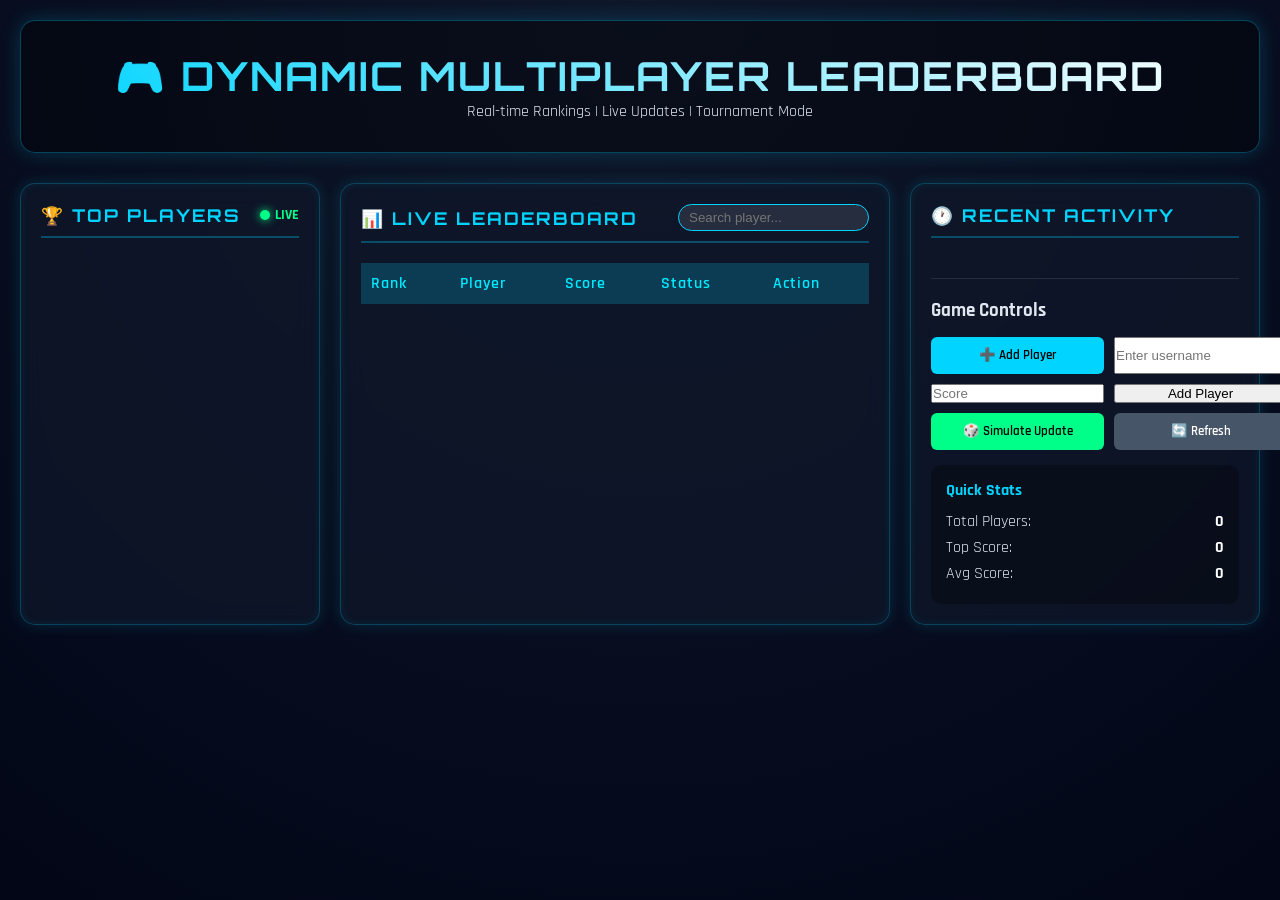
==== frontend/index.html @ a07a5b15 "Initial commit" ====
<!DOCTYPE html>
<html lang="en">
<head>
    <meta charset="UTF-8">
    <meta name="viewport" content="width=device-width, initial-scale=1.0">
    <title>Multiplayer Game Leaderboard</title>
    <link rel="stylesheet" href="style.css">
    <link href="https://fonts.googleapis.com/css2?family=Orbitron:wght@400;600&family=Rajdhani:wght@400;600&display=swap" rel="stylesheet">

</head>
<body>
    <div class="game-container">
        <header>
            <h1>🎮 DYNAMIC MULTIPLAYER LEADERBOARD</h1>
            <p>Real-time Rankings | Live Updates | Tournament Mode</p>
        </header>

        <div class="main-dashboard">
            <!-- Left Panel: Top Players -->
            <div class="panel top-players-panel">
                <div class="panel-header">
                    <h2>🏆 TOP PLAYERS</h2>
                    <div class="live-indicator">
                        <span class="dot"></span>
                        LIVE
                    </div>
                </div>
                <div class="player-list" id="top-players">
                    <!-- Populated by JavaScript -->
                </div>
            </div>

            <!-- Center Panel: Main Leaderboard -->
            <div class="panel leaderboard-panel">
                <div class="panel-header">
                    <h2>📊 LIVE LEADERBOARD</h2>
                    <div class="search-box">
                        <input type="text" id="search-player" placeholder="Search player...">
                    </div>
                </div>
                <div class="leaderboard-table">
                    <table>
                        <thead>
                            <tr>
                                <th>Rank</th>
                                <th>Player</th>
                                <th>Score</th>
                                <th>Status</th>
                                <th>Action</th>
                            </tr>
                        </thead>
                        <tbody id="leaderboard-body">
                            <!-- Populated by JavaScript -->
                        </tbody>
                    </table>
                </div>
            </div>

            <!-- Right Panel: Recent Activity & Controls -->
            <div class="panel activity-panel">
                <div class="panel-header">
                    <h2>🕐 RECENT ACTIVITY</h2>
                </div>
                <div class="activity-feed" id="activity-feed">
                    <!-- Populated by JavaScript -->
                </div>
                
                <div class="control-panel">
                    <h3>Game Controls</h3>
                    <div class="button-group">
                        <button id="add-player-btn" class="btn primary">➕ Add Player</button>
                        <input type="text" id="newPlayerName" placeholder="Enter username">
<input type="number" id="newPlayerScore" placeholder="Score">
<button onclick="addPlayer()">Add Player</button>

                        <button id="simulate-update-btn" class="btn success">🎲 Simulate Update</button>
                        <button id="refresh-btn" class="btn secondary">🔄 Refresh</button>
                    </div>
                    
                    <div class="stats-box">
                        <h4>Quick Stats</h4>
                        <div id="quick-stats">
                            <p>Total Players: <span id="total-players">0</span></p>
                            <p>Top Score: <span id="top-score">0</span></p>
                            <p>Avg Score: <span id="avg-score">0</span></p>
                        </div>
                    </div>
                </div>
            </div>
        </div>

        <!-- Add Player Modal -->
        <div id="player-modal" class="modal">
            <div class="modal-content">
                <span class="close">&times;</span>
                <h2>Add New Player</h2>
                <form id="add-player-form">
                    <div class="form-group">
                        <label for="player-name">Username:</label>
                        <input type="text" id="player-name" required>
                    </div>
                    <div class="form-group">
                        <label for="initial-score">Initial Score:</label>
                        <input type="number" id="initial-score" value="1000" min="0">
                    </div>
                    <button type="submit" class="btn primary">Add Player</button>
                </form>
            </div>
        </div>
    </div>

    <script src="script.js"></script>
</body>
</html>
---- frontend/style.css ----
* {
    margin: 0;
    padding: 0;
    box-sizing: border-box;
}

body {
    font-family: 'Rajdhani', sans-serif;
    background: radial-gradient(circle at top, #0f172a, #020617);
    color: #e2e8f0;
    min-height: 100vh;
}

.game-container {
    max-width: 1400px;
    margin: 0 auto;
    padding: 20px;
}

header {
    text-align: center;
    padding: 30px 20px;
    background: rgba(0, 0, 0, 0.35);
    border-radius: 15px;
    margin-bottom: 30px;
    border: 1px solid rgba(0, 212, 255, 0.3);
    box-shadow: 0 0 20px rgba(0,212,255,0.2);
}

header h1 {
    font-family: 'Orbitron', sans-serif;
    font-size: 2.5em;
    letter-spacing: 2px;
    background: linear-gradient(45deg, #00d4ff, #ffffff);
    -webkit-background-clip: text;
    -webkit-text-fill-color: transparent;
}

.main-dashboard {
    display: grid;
    grid-template-columns: 300px 1fr 350px;
    gap: 20px;
}

/* PANELS */

.panel {
    background: rgba(15, 23, 42, 0.75);
    backdrop-filter: blur(12px);
    border-radius: 15px;
    padding: 20px;
    border: 1px solid rgba(0,212,255,0.25);
    box-shadow:
        0 0 15px rgba(0,212,255,0.15),
        inset 0 0 10px rgba(0,212,255,0.08);
    transition: 0.3s;
}

.panel:hover {
    box-shadow:
        0 0 25px rgba(0,212,255,0.35),
        inset 0 0 15px rgba(0,212,255,0.15);
}

.panel-header {
    display: flex;
    justify-content: space-between;
    align-items: center;
    margin-bottom: 20px;
    padding-bottom: 10px;
    border-bottom: 2px solid rgba(0, 212, 255, 0.3);
}

.panel-header h2 {
    font-family: 'Orbitron', sans-serif;
    font-size: 1.1em;
    letter-spacing: 2px;
    color: #00d4ff;
}

/* LIVE INDICATOR */

.live-indicator {
    display: flex;
    align-items: center;
    gap: 5px;
    color: #00ff88;
    font-size: 0.9em;
    font-weight: bold;
}

.dot {
    width: 10px;
    height: 10px;
    background: #00ff88;
    border-radius: 50%;
    box-shadow: 0 0 10px #00ff88;
    animation: pulse 1.5s infinite;
}

@keyframes pulse {
    0% { opacity: 1; transform: scale(1); }
    50% { opacity: 0.4; transform: scale(1.2); }
    100% { opacity: 1; transform: scale(1); }
}

/* TOP PLAYERS */

.player-card {
    display: flex;
    align-items: center;
    padding: 10px;
    background: rgba(255,255,255,0.03);
    border-radius: 10px;
    margin-bottom: 10px;
    border-left: 3px solid #00d4ff;
    transition: all 0.3s;
}

.player-card:hover {
    transform: translateX(6px);
    background: rgba(0,212,255,0.1);
}

.rank-badge {
    width: 30px;
    height: 30px;
    background: linear-gradient(45deg, #ffd700, #ffa500);
    border-radius: 50%;
    display: flex;
    align-items: center;
    justify-content: center;
    font-weight: bold;
    margin-right: 10px;
}

.player-info {
    flex: 1;
}

.player-name {
    font-weight: 600;
}

.player-score {
    color: #00d4ff;
    font-size: 0.9em;
}

/* LEADERBOARD */

.leaderboard-table {
    overflow-x: auto;
    max-height: 500px;
    overflow-y: auto;
}

table {
    width: 100%;
    border-collapse: collapse;
}

th {
    text-align: left;
    padding: 10px;
    background: rgba(0,212,255,0.2);
    font-weight: 600;
    position: sticky;
    top: 0;
    color: #00eaff;
    letter-spacing: 1px;
}

td {
    padding: 10px;
    border-bottom: 1px solid rgba(255,255,255,0.05);
}

tbody tr{
    transition: all 0.4s ease;
}

tr:hover {
    background: rgba(0,212,255,0.08);
    transform: scale(1.02);
}

.rank-1 { color: #ffd700; font-weight: bold; }
.rank-2 { color: #c0c0c0; font-weight: bold; }
.rank-3 { color: #cd7f32; font-weight: bold; }

.status-online { color: #00ff88; }
.status-offline { color: #ff4444; }

/* BUTTONS */

.btn-score {
    background: transparent;
    border: 1px solid #00d4ff;
    color: #00d4ff;
    padding: 5px 10px;
    border-radius: 5px;
    cursor: pointer;
    transition: all 0.3s;
}

.btn-score:hover {
    background: #00d4ff;
    color: #000;
    box-shadow: 0 0 10px #00d4ff;
}

.btn {
    padding: 10px;
    border: none;
    border-radius: 6px;
    cursor: pointer;
    font-family: 'Rajdhani', sans-serif;
    font-weight: 600;
    transition: all 0.3s;
}

.btn.primary {
    background: #00d4ff;
    color: #000;
}

.btn.success {
    background: #00ff88;
    color: #000;
}

.btn.secondary {
    background: #475569;
    color: #fff;
}

.btn:hover {
    transform: translateY(-2px);
    box-shadow: 0 0 15px rgba(0,212,255,0.4);
}

/* ACTIVITY FEED */

.activity-feed {
    max-height: 300px;
    overflow-y: auto;
    margin-bottom: 20px;
}

.activity-item {
    padding: 10px;
    border-left: 3px solid #00d4ff;
    background: rgba(255,255,255,0.02);
    margin-bottom: 10px;
    font-size: 0.9em;
}

.activity-time {
    color: #94a3b8;
    font-size: 0.8em;
    display: block;
    margin-top: 5px;
}

.activity-gain { color: #00ff88; }
.activity-loss { color: #ff4d4d; }

/* CONTROL PANEL */

.control-panel {
    margin-top: 20px;
    padding-top: 20px;
    border-top: 1px solid rgba(255,255,255,0.1);
}

.button-group {
    display: grid;
    grid-template-columns: 1fr 1fr;
    gap: 10px;
    margin: 15px 0;
}

.stats-box {
    background: rgba(0,0,0,0.3);
    padding: 15px;
    border-radius: 10px;
}

.stats-box h4 {
    color: #00d4ff;
    margin-bottom: 10px;
}

.stats-box p { margin: 5px 0; }

.stats-box span {
    float: right;
    color: #fff;
    font-weight: bold;
}

/* MODAL */

.modal {
    display: none;
    position: fixed;
    z-index: 1000;
    left: 0;
    top: 0;
    width: 100%;
    height: 100%;
    background: rgba(0,0,0,0.8);
}

.modal-content {
    background: #0f172a;
    margin: 15% auto;
    padding: 20px;
    border: 1px solid #00d4ff;
    width: 400px;
    border-radius: 10px;
}

.close {
    color: #fff;
    float: right;
    font-size: 28px;
    cursor: pointer;
}

.close:hover { color: #00d4ff; }

.form-group { margin-bottom: 15px; }

.form-group label {
    display: block;
    margin-bottom: 5px;
}

.form-group input {
    width: 100%;
    padding: 8px;
    background: rgba(255,255,255,0.1);
    border: 1px solid #333;
    color: #fff;
    border-radius: 5px;
}

/* SEARCH */

.search-box input {
    padding: 5px 10px;
    background: rgba(255,255,255,0.1);
    border: 1px solid #00d4ff;
    color: #fff;
    border-radius: 20px;
}

/* RESPONSIVE */

@media (max-width: 1200px) {
    .main-dashboard {
        grid-template-columns: 1fr;
    }

    .panel {
        margin-bottom: 20px;
    }
}

/* SCROLLBAR */

::-webkit-scrollbar {
    width: 8px;
    height: 8px;
}

::-webkit-scrollbar-track {
    background: rgba(255,255,255,0.05);
}

::-webkit-scrollbar-thumb {
    background: #00d4ff;
    border-radius: 4px;
}

::-webkit-scrollbar-thumb:hover {
    background: #00a3cc;
}

/* SCORE POPUP */

.score-popup{
    position:fixed;
    bottom:40px;
    right:40px;
    background:#00ff88;
    color:#000;
    padding:10px 18px;
    border-radius:10px;
    font-weight:bold;
    animation:popup 1.5s forwards;
}

@keyframes popup{
    0%{opacity:0;transform:translateY(20px);}
    50%{opacity:1;}
    100%{opacity:0;transform:translateY(-20px);}
}

.score-up{
    animation:scoreUp 0.6s;
    color:#00ff88;
}

.score-down{
    animation:scoreDown 0.6s;
    color:#ff5555;
}

@keyframes scoreUp{
    0%{transform:scale(1);}
    50%{transform:scale(1.3);}
    100%{transform:scale(1);}
}

@keyframes scoreDown{
    0%{transform:scale(1);}
    50%{transform:scale(1.3);}
    100%{transform:scale(1);}
}

.activity-feed{
    max-height:300px;
    overflow-y:auto;
}

.activity-item{
    padding:10px;
    border-left:3px solid #00d4ff;
    background:rgba(255,255,255,0.03);
    margin-bottom:8px;
    font-size:0.9em;
    animation:fadeIn 0.3s ease;
}

@keyframes fadeIn{
    from{opacity:0;transform:translateX(-5px);}
    to{opacity:1;transform:translateX(0);}
}
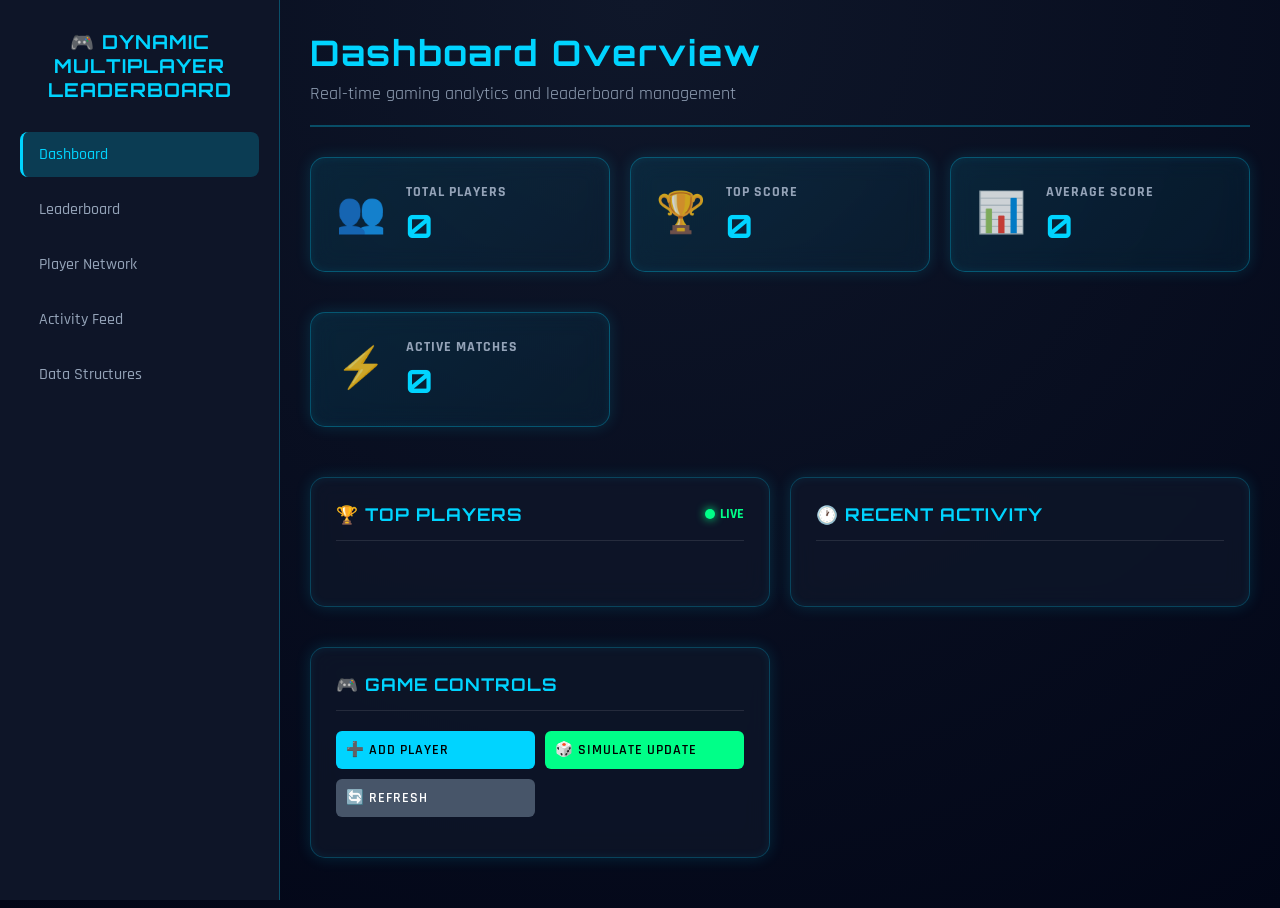
==== commit aacdef2e: "Updated code for today's changes" ====
--- a/frontend/index.html
+++ b/frontend/index.html
@@ -3,109 +3,123 @@
 <head>
     <meta charset="UTF-8">
     <meta name="viewport" content="width=device-width, initial-scale=1.0">
-    <title>Multiplayer Game Leaderboard</title>
+    <title>🎮 DYNAMIC MULTIPLAYER LEADERBOARD - Dashboard</title>
     <link rel="stylesheet" href="style.css">
     <link href="https://fonts.googleapis.com/css2?family=Orbitron:wght@400;600&family=Rajdhani:wght@400;600&display=swap" rel="stylesheet">
-
 </head>
 <body>
-    <div class="game-container">
-        <header>
-            <h1>🎮 DYNAMIC MULTIPLAYER LEADERBOARD</h1>
-            <p>Real-time Rankings | Live Updates | Tournament Mode</p>
-        </header>
+    <div class="dashboard-container">
+        <!-- SIDEBAR -->
+        <div class="sidebar">
+            <h2>🎮 DYNAMIC MULTIPLAYER LEADERBOARD</h2>
+            <nav>
+                <a href="index.html" class="nav-link active">Dashboard</a>
+                <a href="leaderboard.html" class="nav-link">Leaderboard</a>
+                <a href="network.html" class="nav-link">Player Network</a>
+                <a href="activity.html" class="nav-link">Activity Feed</a>
+                <a href="datastructures.html" class="nav-link">Data Structures</a>
+            </nav>
+        </div>
 
-        <div class="main-dashboard">
-            <!-- Left Panel: Top Players -->
-            <div class="panel top-players-panel">
-                <div class="panel-header">
-                    <h2>🏆 TOP PLAYERS</h2>
-                    <div class="live-indicator">
-                        <span class="dot"></span>
-                        LIVE
+        <!-- MAIN CONTENT -->
+        <div class="main-content">
+            <header class="page-header">
+                <h1>Dashboard Overview</h1>
+                <p>Real-time gaming analytics and leaderboard management</p>
+            </header>
+
+            <!-- QUICK STATS CARDS -->
+            <div class="stats-grid">
+                <div class="card stat-card">
+                    <div class="card-icon">👥</div>
+                    <div class="card-content">
+                        <h3>Total Players</h3>
+                        <div class="stat-value" id="total-players">0</div>
                     </div>
                 </div>
-                <div class="player-list" id="top-players">
-                    <!-- Populated by JavaScript -->
+
+                <div class="card stat-card">
+                    <div class="card-icon">🏆</div>
+                    <div class="card-content">
+                        <h3>Top Score</h3>
+                        <div class="stat-value" id="top-score">0</div>
+                    </div>
+                </div>
+
+                <div class="card stat-card">
+                    <div class="card-icon">📊</div>
+                    <div class="card-content">
+                        <h3>Average Score</h3>
+                        <div class="stat-value" id="avg-score">0</div>
+                    </div>
+                </div>
+
+                <div class="card stat-card">
+                    <div class="card-icon">⚡</div>
+                    <div class="card-content">
+                        <h3>Active Matches</h3>
+                        <div class="stat-value" id="active-matches">0</div>
+                    </div>
                 </div>
             </div>
 
-            <!-- Center Panel: Main Leaderboard -->
-            <div class="panel leaderboard-panel">
-                <div class="panel-header">
-                    <h2>📊 LIVE LEADERBOARD</h2>
-                    <div class="search-box">
-                        <input type="text" id="search-player" placeholder="Search player...">
+            <!-- DASHBOARD PANELS -->
+            <div class="dashboard-grid">
+                <!-- Top Players -->
+                <div class="card panel-card">
+                    <div class="card-header">
+                        <h3>🏆 TOP PLAYERS</h3>
+                        <div class="live-indicator">
+                            <span class="dot"></span>
+                            LIVE
+                        </div>
+                    </div>
+                    <div class="player-list" id="top-players">
+                        <!-- Populated by JavaScript -->
                     </div>
                 </div>
-                <div class="leaderboard-table">
-                    <table>
-                        <thead>
-                            <tr>
-                                <th>Rank</th>
-                                <th>Player</th>
-                                <th>Score</th>
-                                <th>Status</th>
-                                <th>Action</th>
-                            </tr>
-                        </thead>
-                        <tbody id="leaderboard-body">
-                            <!-- Populated by JavaScript -->
-                        </tbody>
-                    </table>
+
+                <!-- Recent Activity -->
+                <div class="card panel-card">
+                    <div class="card-header">
+                        <h3>🕐 RECENT ACTIVITY</h3>
+                    </div>
+                    <div class="activity-feed" id="activity-feed">
+                        <!-- Populated by JavaScript -->
+                    </div>
                 </div>
-            </div>
 
-            <!-- Right Panel: Recent Activity & Controls -->
-            <div class="panel activity-panel">
-                <div class="panel-header">
-                    <h2>🕐 RECENT ACTIVITY</h2>
-                </div>
-                <div class="activity-feed" id="activity-feed">
-                    <!-- Populated by JavaScript -->
-                </div>
-                
-                <div class="control-panel">
-                    <h3>Game Controls</h3>
+                <!-- Quick Actions -->
+                <div class="card panel-card">
+                    <div class="card-header">
+                        <h3>🎮 GAME CONTROLS</h3>
+                    </div>
                     <div class="button-group">
                         <button id="add-player-btn" class="btn primary">➕ Add Player</button>
-                        <input type="text" id="newPlayerName" placeholder="Enter username">
-<input type="number" id="newPlayerScore" placeholder="Score">
-<button onclick="addPlayer()">Add Player</button>
-
                         <button id="simulate-update-btn" class="btn success">🎲 Simulate Update</button>
                         <button id="refresh-btn" class="btn secondary">🔄 Refresh</button>
-                    </div>
-                    
-                    <div class="stats-box">
-                        <h4>Quick Stats</h4>
-                        <div id="quick-stats">
-                            <p>Total Players: <span id="total-players">0</span></p>
-                            <p>Top Score: <span id="top-score">0</span></p>
-                            <p>Avg Score: <span id="avg-score">0</span></p>
-                        </div>
                     </div>
                 </div>
             </div>
         </div>
+    </div>
 
-        <!-- Add Player Modal -->
-        <div id="player-modal" class="modal">
-            <div class="modal-content">
-                <span class="close">&times;</span>
-                <h2>Add New Player</h2>
-                <form id="add-player-form">
-                    <div class="form-group">
-                        <label for="player-name">Username:</label>
-                        <input type="text" id="player-name" required>
-                    </div>
-                    <div class="form-group">
-                        <label for="initial-score">Initial Score:</label>
-                        <input type="number" id="initial-score" value="1000" min="0">
-                    </div>
-                    <button type="submit" class="btn primary">Add Player</button>
-                </form>
-            </div>
+    <!-- Add Player Modal -->
+    <div id="player-modal" class="modal">
+        <div class="modal-content">
+            <span class="close">&times;</span>
+            <h2>Add New Player</h2>
+            <form id="add-player-form">
+                <div class="form-group">
+                    <label for="player-name">Username:</label>
+                    <input type="text" id="player-name" required>
+                </div>
+                <div class="form-group">
+                    <label for="initial-score">Initial Score:</label>
+                    <input type="number" id="initial-score" value="1000" min="0">
+                </div>
+                <button type="button" id="modal-add-player-btn" class="btn primary">Add Player</button>
+            </form>
         </div>
     </div>
 
--- a/frontend/style.css
+++ b/frontend/style.css
@@ -11,35 +11,651 @@
     min-height: 100vh;
 }
 
-.game-container {
-    max-width: 1400px;
-    margin: 0 auto;
+/* DASHBOARD LAYOUT */
+
+.dashboard-container {
+    display: flex;
+    min-height: 100vh;
+}
+
+.sidebar {
+    width: 280px;
+    background: rgba(15, 23, 42, 0.95);
+    backdrop-filter: blur(20px);
+    border-right: 1px solid rgba(0, 212, 255, 0.3);
+    padding: 30px 20px;
+    position: fixed;
+    height: 100vh;
+    overflow-y: auto;
+    z-index: 100;
+    transition: all 0.3s ease;
+}
+
+.sidebar h2 {
+    font-family: 'Orbitron', sans-serif;
+    font-size: 1.2em;
+    color: #00d4ff;
+    margin-bottom: 30px;
+    text-align: center;
+    letter-spacing: 1px;
+}
+
+.sidebar nav {
+    display: flex;
+    flex-direction: column;
+    gap: 10px;
+}
+
+.nav-link {
+    display: block;
+    padding: 12px 16px;
+    color: #94a3b8;
+    text-decoration: none;
+    border-radius: 8px;
+    transition: all 0.3s ease;
+    font-weight: 500;
+    border-left: 3px solid transparent;
+}
+
+.nav-link:hover {
+    background: rgba(0, 212, 255, 0.1);
+    color: #00d4ff;
+    transform: translateX(5px);
+    border-left-color: #00d4ff;
+}
+
+.nav-link.active {
+    background: rgba(0, 212, 255, 0.2);
+    color: #00d4ff;
+    border-left-color: #00d4ff;
+}
+
+.main-content {
+    flex: 1;
+    margin-left: 280px;
+    padding: 30px;
+    max-width: calc(100vw - 280px);
+}
+
+/* PAGE HEADER */
+
+.page-header {
+    margin-bottom: 30px;
+    padding-bottom: 20px;
+    border-bottom: 2px solid rgba(0, 212, 255, 0.3);
+}
+
+.page-header h1 {
+    font-family: 'Orbitron', sans-serif;
+    font-size: 2.2em;
+    color: #00d4ff;
+    margin-bottom: 8px;
+    letter-spacing: 2px;
+}
+
+.page-header p {
+    color: #94a3b8;
+    font-size: 1.1em;
+}
+
+/* CARDS */
+
+.card {
+    background: rgba(15, 23, 42, 0.75);
+    backdrop-filter: blur(12px);
+    border-radius: 15px;
     padding: 20px;
-}
-
-header {
+    border: 1px solid rgba(0, 212, 255, 0.25);
+    box-shadow:
+        0 0 15px rgba(0, 212, 255, 0.15),
+        inset 0 0 10px rgba(0, 212, 255, 0.08);
+    transition: all 0.3s ease;
+    margin-bottom: 20px;
+}
+
+.card:hover {
+    box-shadow:
+        0 0 25px rgba(0, 212, 255, 0.35),
+        inset 0 0 15px rgba(0, 212, 255, 0.15);
+    transform: translateY(-2px);
+}
+
+.card-header {
+    display: flex;
+    justify-content: space-between;
+    align-items: center;
+    margin-bottom: 20px;
+    padding-bottom: 15px;
+    border-bottom: 1px solid rgba(255, 255, 255, 0.1);
+}
+
+.card-header h3 {
+    font-family: 'Orbitron', sans-serif;
+    font-size: 1.1em;
+    color: #00d4ff;
+    letter-spacing: 1px;
+}
+
+/* STATS CARDS */
+
+.stats-grid {
+    display: grid;
+    grid-template-columns: repeat(auto-fit, minmax(250px, 1fr));
+    gap: 20px;
+    margin-bottom: 30px;
+}
+
+.stat-card {
+    display: flex;
+    align-items: center;
+    padding: 25px;
+    background: linear-gradient(135deg, rgba(0, 212, 255, 0.1), rgba(0, 212, 255, 0.05));
+    border: 1px solid rgba(0, 212, 255, 0.3);
+}
+
+.card-icon {
+    font-size: 2.5em;
+    margin-right: 20px;
+    opacity: 0.8;
+}
+
+.card-content h3 {
+    font-size: 0.9em;
+    color: #94a3b8;
+    margin-bottom: 5px;
+    text-transform: uppercase;
+    letter-spacing: 1px;
+}
+
+.stat-value {
+    font-size: 2em;
+    font-weight: bold;
+    color: #00d4ff;
+    font-family: 'Orbitron', sans-serif;
+}
+
+/* DASHBOARD GRID */
+
+.dashboard-grid {
+    display: grid;
+    grid-template-columns: 1fr 1fr;
+    gap: 20px;
+}
+
+.panel-card {
+    padding: 25px;
+}
+
+.player-list {
+    max-height: 300px;
+    overflow-y: auto;
+}
+
+/* CONTROLS */
+
+.controls-card {
+    display: flex;
+    justify-content: space-between;
+    align-items: center;
+    padding: 20px;
+}
+
+.control-buttons {
+    display: flex;
+    gap: 10px;
+}
+
+.button-group {
+    display: flex;
+    gap: 10px;
+    flex-wrap: wrap;
+}
+
+/* CHARTS */
+
+.charts-grid {
+    display: grid;
+    grid-template-columns: repeat(auto-fit, minmax(400px, 1fr));
+    gap: 20px;
+    margin-bottom: 30px;
+}
+
+.chart-card {
+    padding: 25px;
+}
+
+.chart-container {
+    height: 300px;
+    position: relative;
+}
+
+/* NETWORK */
+
+.network-container {
+    position: relative;
+    height: 600px;
+}
+
+.network-placeholder {
+    position: absolute;
+    top: 50%;
+    left: 50%;
+    transform: translate(-50%, -50%);
     text-align: center;
-    padding: 30px 20px;
-    background: rgba(0, 0, 0, 0.35);
+    color: #94a3b8;
+}
+
+.placeholder-content h4 {
+    color: #00d4ff;
+    margin-bottom: 10px;
+}
+
+.loading-spinner {
+    width: 40px;
+    height: 40px;
+    border: 3px solid rgba(0, 212, 255, 0.3);
+    border-top: 3px solid #00d4ff;
+    border-radius: 50%;
+    animation: spin 1s linear infinite;
+    margin: 20px auto;
+}
+
+@keyframes spin {
+    0% { transform: rotate(0deg); }
+    100% { transform: rotate(360deg); }
+}
+
+.network-controls {
+    display: flex;
+    gap: 10px;
+}
+
+/* ACTIVITY */
+
+.activity-feed-full {
+    max-height: 600px;
+    overflow-y: auto;
+}
+
+.activity-filters {
+    display: flex;
+    gap: 10px;
+    flex-wrap: wrap;
+}
+
+.filter-btn {
+    padding: 8px 16px;
+    background: rgba(255, 255, 255, 0.1);
+    border: 1px solid rgba(0, 212, 255, 0.3);
+    color: #94a3b8;
+    border-radius: 20px;
+    cursor: pointer;
+    transition: all 0.3s ease;
+}
+
+.filter-btn:hover,
+.filter-btn.active {
+    background: rgba(0, 212, 255, 0.2);
+    color: #00d4ff;
+    border-color: #00d4ff;
+}
+
+/* LEADERBOARD */
+
+.leaderboard-container {
+    background: rgba(15, 23, 42, 0.75);
+    backdrop-filter: blur(12px);
     border-radius: 15px;
-    margin-bottom: 30px;
+    padding: 25px;
+    border: 1px solid rgba(0, 212, 255, 0.25);
+    box-shadow:
+        0 0 15px rgba(0, 212, 255, 0.15),
+        inset 0 0 10px rgba(0, 212, 255, 0.08);
+}
+
+.leaderboard-header {
+    display: flex;
+    justify-content: space-between;
+    align-items: center;
+    margin-bottom: 20px;
+    padding-bottom: 15px;
+    border-bottom: 1px solid rgba(255, 255, 255, 0.1);
+}
+
+.leaderboard-header h2 {
+    font-family: 'Orbitron', sans-serif;
+    font-size: 1.5em;
+    color: #00d4ff;
+    letter-spacing: 1px;
+}
+
+.search-container {
+    display: flex;
+    gap: 10px;
+    align-items: center;
+}
+
+.search-input {
+    padding: 8px 12px;
+    background: rgba(255, 255, 255, 0.1);
     border: 1px solid rgba(0, 212, 255, 0.3);
-    box-shadow: 0 0 20px rgba(0,212,255,0.2);
-}
-
-header h1 {
+    border-radius: 6px;
+    color: #e2e8f0;
+    font-size: 0.9em;
+}
+
+.search-input::placeholder {
+    color: #94a3b8;
+}
+
+.search-input:focus {
+    outline: none;
+    border-color: #00d4ff;
+    box-shadow: 0 0 10px rgba(0, 212, 255, 0.3);
+}
+
+.leaderboard-table {
+    width: 100%;
+    border-collapse: collapse;
+    margin-top: 20px;
+}
+
+.leaderboard-table th,
+.leaderboard-table td {
+    padding: 12px 15px;
+    text-align: left;
+    border-bottom: 1px solid rgba(255, 255, 255, 0.1);
+}
+
+.leaderboard-table th {
+    background: rgba(0, 212, 255, 0.1);
+    color: #00d4ff;
+    font-weight: 600;
+    text-transform: uppercase;
+    font-size: 0.8em;
+    letter-spacing: 1px;
+}
+
+.leaderboard-table tbody tr {
+    transition: all 0.3s ease;
+    position: relative;
+}
+
+.leaderboard-table tbody tr:hover {
+    background: rgba(0, 212, 255, 0.05);
+}
+
+.rank-cell {
+    font-weight: bold;
+    color: #00d4ff;
     font-family: 'Orbitron', sans-serif;
-    font-size: 2.5em;
-    letter-spacing: 2px;
-    background: linear-gradient(45deg, #00d4ff, #ffffff);
-    -webkit-background-clip: text;
-    -webkit-text-fill-color: transparent;
-}
-
-.main-dashboard {
-    display: grid;
-    grid-template-columns: 300px 1fr 350px;
-    gap: 20px;
+}
+
+.player-name {
+    font-weight: 500;
+    color: #e2e8f0;
+}
+
+.score-cell {
+    font-weight: bold;
+    color: #00d4ff;
+    font-family: 'Orbitron', sans-serif;
+}
+
+.change-cell {
+    font-weight: bold;
+}
+
+.change-up {
+    color: #10b981;
+}
+
+.change-down {
+    color: #ef4444;
+}
+
+.change-neutral {
+    color: #94a3b8;
+}
+
+.player-row {
+    transition: all 0.5s ease;
+}
+
+.player-row.moving-up {
+    animation: moveUp 0.5s ease-out;
+}
+
+.player-row.moving-down {
+    animation: moveDown 0.5s ease-out;
+}
+
+@keyframes moveUp {
+    0% { transform: translateY(0); background: rgba(16, 185, 129, 0.2); }
+    50% { transform: translateY(-10px); background: rgba(16, 185, 129, 0.3); }
+    100% { transform: translateY(0); background: transparent; }
+}
+
+@keyframes moveDown {
+    0% { transform: translateY(0); background: rgba(239, 68, 68, 0.2); }
+    50% { transform: translateY(10px); background: rgba(239, 68, 68, 0.3); }
+    100% { transform: translateY(0); background: transparent; }
+}
+
+/* MODAL */
+
+.modal {
+    display: none;
+    position: fixed;
+    z-index: 1000;
+    left: 0;
+    top: 0;
+    width: 100%;
+    height: 100%;
+    background: rgba(0, 0, 0, 0.8);
+    backdrop-filter: blur(5px);
+}
+
+.modal-content {
+    background: rgba(15, 23, 42, 0.95);
+    backdrop-filter: blur(20px);
+    margin: 10% auto;
+    padding: 30px;
+    border: 1px solid rgba(0, 212, 255, 0.3);
+    border-radius: 15px;
+    width: 90%;
+    max-width: 500px;
+    box-shadow: 0 0 30px rgba(0, 212, 255, 0.3);
+}
+
+.modal-header {
+    display: flex;
+    justify-content: space-between;
+    align-items: center;
+    margin-bottom: 25px;
+    padding-bottom: 15px;
+    border-bottom: 1px solid rgba(255, 255, 255, 0.1);
+}
+
+.modal-header h2 {
+    font-family: 'Orbitron', sans-serif;
+    color: #00d4ff;
+    font-size: 1.3em;
+    letter-spacing: 1px;
+}
+
+.close {
+    color: #94a3b8;
+    font-size: 28px;
+    font-weight: bold;
+    cursor: pointer;
+    transition: color 0.3s ease;
+}
+
+.close:hover {
+    color: #ef4444;
+}
+
+.form-group {
+    margin-bottom: 20px;
+}
+
+.form-group label {
+    display: block;
+    margin-bottom: 8px;
+    color: #e2e8f0;
+    font-weight: 500;
+}
+
+.form-group input {
+    width: 100%;
+    padding: 12px;
+    background: rgba(255, 255, 255, 0.1);
+    border: 1px solid rgba(0, 212, 255, 0.3);
+    border-radius: 8px;
+    color: #e2e8f0;
+    font-size: 1em;
+}
+
+.form-group input:focus {
+    outline: none;
+    border-color: #00d4ff;
+    box-shadow: 0 0 10px rgba(0, 212, 255, 0.3);
+}
+
+.form-group input::placeholder {
+    color: #94a3b8;
+}
+
+/* BUTTONS */
+
+.btn {
+    padding: 12px 24px;
+    border: none;
+    border-radius: 8px;
+    cursor: pointer;
+    font-weight: 500;
+    font-size: 0.9em;
+    text-transform: uppercase;
+    letter-spacing: 1px;
+    transition: all 0.3s ease;
+    display: inline-flex;
+    align-items: center;
+    gap: 8px;
+}
+
+.btn-primary {
+    background: linear-gradient(135deg, #00d4ff, #0099cc);
+    color: #ffffff;
+    box-shadow: 0 4px 15px rgba(0, 212, 255, 0.3);
+}
+
+.btn-primary:hover {
+    background: linear-gradient(135deg, #33e0ff, #00ccff);
+    box-shadow: 0 6px 20px rgba(0, 212, 255, 0.5);
+    transform: translateY(-2px);
+}
+
+.btn-secondary {
+    background: rgba(255, 255, 255, 0.1);
+    color: #94a3b8;
+    border: 1px solid rgba(0, 212, 255, 0.3);
+}
+
+.btn-secondary:hover {
+    background: rgba(0, 212, 255, 0.2);
+    color: #00d4ff;
+    border-color: #00d4ff;
+    transform: translateY(-1px);
+}
+
+.btn-success {
+    background: linear-gradient(135deg, #10b981, #059669);
+    color: #ffffff;
+    box-shadow: 0 4px 15px rgba(16, 185, 129, 0.3);
+}
+
+.btn-success:hover {
+    background: linear-gradient(135deg, #34d399, #10b981);
+    box-shadow: 0 6px 20px rgba(16, 185, 129, 0.5);
+    transform: translateY(-2px);
+}
+
+.btn-danger {
+    background: linear-gradient(135deg, #ef4444, #dc2626);
+    color: #ffffff;
+    box-shadow: 0 4px 15px rgba(239, 68, 68, 0.3);
+}
+
+.btn-danger:hover {
+    background: linear-gradient(135deg, #f87171, #ef4444);
+    box-shadow: 0 6px 20px rgba(239, 68, 68, 0.5);
+    transform: translateY(-2px);
+}
+
+.btn-icon {
+    padding: 8px 12px;
+    font-size: 1.2em;
+}
+
+.btn-small {
+    padding: 8px 16px;
+    font-size: 0.8em;
+}
+
+/* RESPONSIVE */
+
+@media (max-width: 768px) {
+    .sidebar {
+        width: 100%;
+        height: auto;
+        position: relative;
+        padding: 20px;
+    }
+
+    .main-content {
+        margin-left: 0;
+        padding: 20px;
+    }
+
+    .dashboard-grid {
+        grid-template-columns: 1fr;
+    }
+
+    .stats-grid {
+        grid-template-columns: 1fr;
+    }
+
+    .charts-grid {
+        grid-template-columns: 1fr;
+    }
+
+    .leaderboard-table {
+        font-size: 0.9em;
+    }
+
+    .leaderboard-table th,
+    .leaderboard-table td {
+        padding: 8px 10px;
+    }
+}
+
+@media (max-width: 480px) {
+    .modal-content {
+        margin: 5% auto;
+        padding: 20px;
+        width: 95%;
+    }
+
+    .btn {
+        padding: 10px 20px;
+        font-size: 0.8em;
+    }
+
+    .control-buttons {
+        flex-direction: column;
+        gap: 8px;
+    }
 }
 
 /* PANELS */
@@ -185,6 +801,14 @@
     transform: scale(1.02);
 }
 
+.player-row {
+    transition: transform 0.4s ease, background 0.3s ease;
+}
+
+.player-row:hover {
+    background: rgba(255,255,255,0.05);
+}
+
 .rank-1 { color: #ffd700; font-weight: bold; }
 .rank-2 { color: #c0c0c0; font-weight: bold; }
 .rank-3 { color: #cd7f32; font-weight: bold; }
@@ -303,7 +927,9 @@
 /* MODAL */
 
 .modal {
-    display: none;
+    display: block;
+    opacity: 0;
+    pointer-events: none;
     position: fixed;
     z-index: 1000;
     left: 0;
@@ -311,6 +937,12 @@
     width: 100%;
     height: 100%;
     background: rgba(0,0,0,0.8);
+    transition: opacity 0.2s ease;
+}
+
+.modal.open {
+    opacity: 1;
+    pointer-events: auto;
 }
 
 .modal-content {
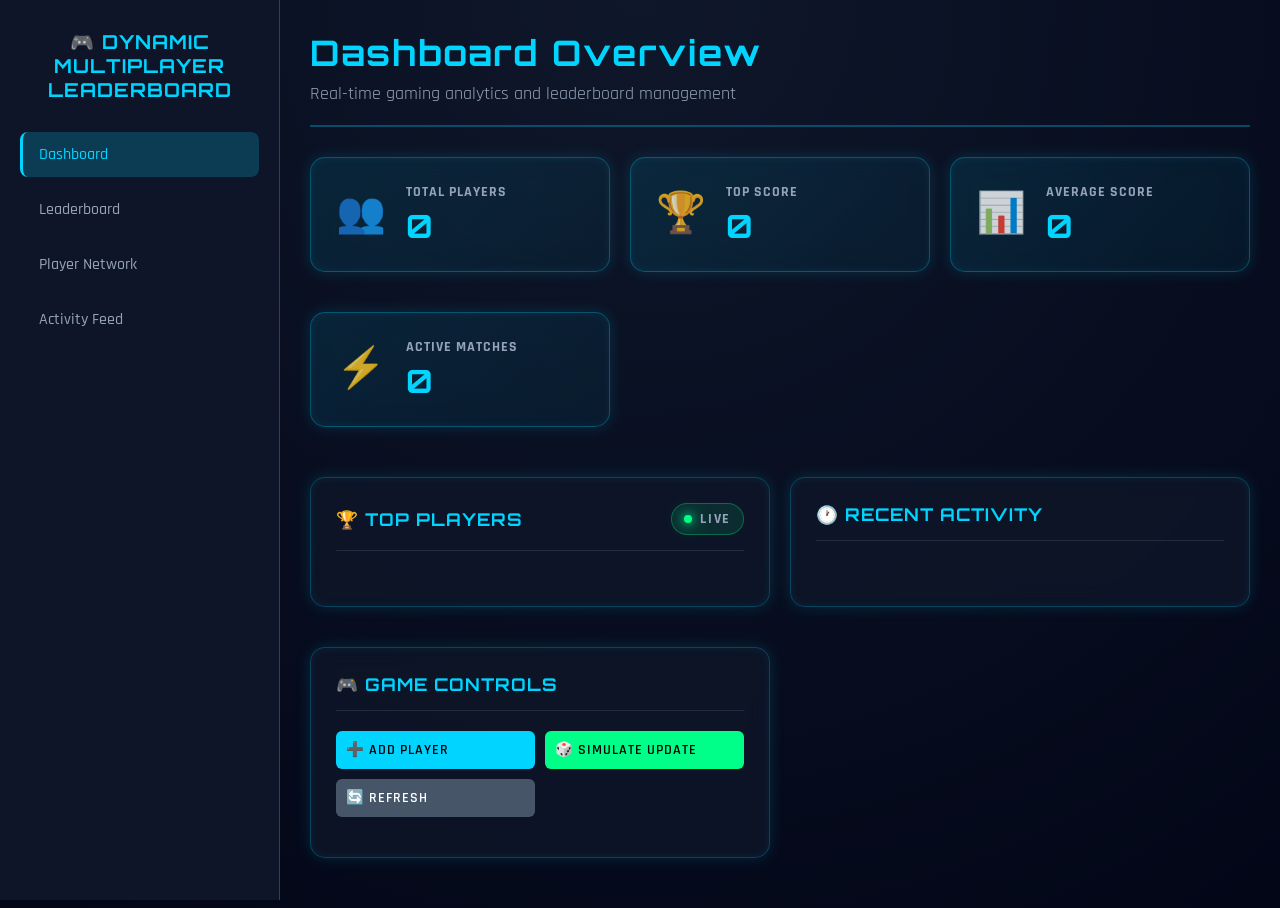
==== commit e834ba39: "My local changes" ====
--- a/frontend/index.html
+++ b/frontend/index.html
@@ -17,7 +17,6 @@
                 <a href="leaderboard.html" class="nav-link">Leaderboard</a>
                 <a href="network.html" class="nav-link">Player Network</a>
                 <a href="activity.html" class="nav-link">Activity Feed</a>
-                <a href="datastructures.html" class="nav-link">Data Structures</a>
             </nav>
         </div>
 
@@ -118,7 +117,7 @@
                     <label for="initial-score">Initial Score:</label>
                     <input type="number" id="initial-score" value="1000" min="0">
                 </div>
-                <button type="button" id="modal-add-player-btn" class="btn primary">Add Player</button>
+                <button type="submit" id="modal-add-player-btn" class="btn primary">Add Player</button>
             </form>
         </div>
     </div>
--- a/frontend/style.css
+++ b/frontend/style.css
@@ -136,6 +136,23 @@
     letter-spacing: 1px;
 }
 
+.header-right {
+    display: flex;
+    align-items: center;
+    gap: 20px;
+}
+
+.last-updated {
+    font-size: 0.85em;
+    color: #94a3b8;
+    font-weight: 500;
+}
+
+.last-updated #update-time {
+    color: #00d4ff;
+    font-weight: bold;
+}
+
 /* STATS CARDS */
 
 .stats-grid {
@@ -172,7 +189,19 @@
     font-weight: bold;
     color: #00d4ff;
     font-family: 'Orbitron', sans-serif;
-}
+    transition: all 0.4s ease;
+}
+
+.stat-value.stat-updating {
+    animation: statPulse 0.5s ease;
+}
+
+@keyframes statPulse {
+    0% { transform: scale(1); text-shadow: 0 0 5px #00d4ff; }
+    50% { transform: scale(1.15); text-shadow: 0 0 20px #00d4ff; }
+    100% { transform: scale(1); text-shadow: 0 0 5px #00d4ff; }
+}
+
 
 /* DASHBOARD GRID */
 
@@ -222,10 +251,15 @@
 
 .chart-card {
     padding: 25px;
+    background: linear-gradient(180deg, rgba(6, 12, 30, 0.88), rgba(12, 20, 48, 0.95));
+    border: 1px solid rgba(59, 130, 246, 0.18);
+    box-shadow:
+        inset 0 0 20px rgba(14, 165, 233, 0.08),
+        0 0 35px rgba(14, 165, 233, 0.12);
 }
 
 .chart-container {
-    height: 300px;
+    height: 340px;
     position: relative;
 }
 
@@ -358,6 +392,17 @@
     width: 100%;
     border-collapse: collapse;
     margin-top: 20px;
+    background: linear-gradient(135deg, rgba(0, 212, 255, 0.02) 0%, rgba(0, 255, 136, 0.02) 50%, rgba(0, 212, 255, 0.02) 100%);
+    background-size: 200% 200%;
+    animation: tableGlow 8s ease-in-out infinite;
+    border-radius: 8px;
+    overflow: hidden;
+}
+
+@keyframes tableGlow {
+    0% { background-position: 0% 50%; }
+    50% { background-position: 100% 50%; }
+    100% { background-position: 0% 50%; }
 }
 
 .leaderboard-table th,
@@ -389,6 +434,26 @@
     font-weight: bold;
     color: #00d4ff;
     font-family: 'Orbitron', sans-serif;
+    position: relative;
+}
+
+.rank-cell::before {
+    content: '';
+    position: absolute;
+    top: 50%;
+    left: 50%;
+    width: 20px;
+    height: 20px;
+    background: radial-gradient(circle, rgba(0, 212, 255, 0.2) 0%, transparent 70%);
+    border-radius: 50%;
+    transform: translate(-50%, -50%);
+    animation: rankPulse 3s ease-in-out infinite;
+    pointer-events: none;
+}
+
+@keyframes rankPulse {
+    0%, 100% { opacity: 0.3; transform: translate(-50%, -50%) scale(0.8); }
+    50% { opacity: 0.6; transform: translate(-50%, -50%) scale(1.2); }
 }
 
 .player-name {
@@ -420,6 +485,15 @@
 
 .player-row {
     transition: all 0.5s ease;
+}
+
+.player-row.new-row {
+    animation: fadeInRow 0.8s ease-out;
+}
+
+@keyframes fadeInRow {
+    0% { opacity: 0; transform: translateY(-8px); }
+    100% { opacity: 1; transform: translateY(0); }
 }
 
 .player-row.moving-up {
@@ -440,6 +514,50 @@
     0% { transform: translateY(0); background: rgba(239, 68, 68, 0.2); }
     50% { transform: translateY(10px); background: rgba(239, 68, 68, 0.3); }
     100% { transform: translateY(0); background: transparent; }
+}
+
+/* SCORE CHANGE ANIMATIONS */
+.score-up {
+    animation: scoreFlashUp 1s ease-out;
+}
+
+.score-down {
+    animation: scoreFlashDown 1s ease-out;
+}
+
+@keyframes scoreFlashUp {
+    0% { background: rgba(16, 185, 129, 0.3); color: #10b981; transform: scale(1.05); }
+    50% { background: rgba(16, 185, 129, 0.5); color: #10b981; transform: scale(1.1); }
+    100% { background: transparent; color: #00d4ff; transform: scale(1); }
+}
+
+@keyframes scoreFlashDown {
+    0% { background: rgba(239, 68, 68, 0.3); color: #ef4444; transform: scale(1.05); }
+    50% { background: rgba(239, 68, 68, 0.5); color: #ef4444; transform: scale(1.1); }
+    100% { background: transparent; color: #00d4ff; transform: scale(1); }
+}
+
+/* FLOATING SCORE CHANGES */
+.score-change-float {
+    position: absolute;
+    font-weight: bold;
+    font-size: 14px;
+    pointer-events: none;
+    animation: floatUp 1.5s ease-out forwards;
+    z-index: 10;
+}
+
+.score-change-float.up {
+    color: #10b981;
+}
+
+.score-change-float.down {
+    color: #ef4444;
+}
+
+@keyframes floatUp {
+    0% { opacity: 1; transform: translateY(0) scale(1); }
+    100% { opacity: 0; transform: translateY(-30px) scale(1.2); }
 }
 
 /* MODAL */
@@ -603,6 +721,32 @@
     font-size: 0.8em;
 }
 
+/* RETRY BUTTON */
+
+.retry-button {
+    position: fixed;
+    top: 50%;
+    left: 50%;
+    transform: translate(-50%, -50%);
+    background: linear-gradient(135deg, #ef4444, #dc2626);
+    color: #ffffff;
+    border: none;
+    padding: 15px 30px;
+    border-radius: 10px;
+    font-size: 1.1em;
+    font-weight: 600;
+    cursor: pointer;
+    box-shadow: 0 8px 25px rgba(239, 68, 68, 0.4);
+    transition: all 0.3s ease;
+    z-index: 1000;
+}
+
+.retry-button:hover {
+    background: linear-gradient(135deg, #f87171, #ef4444);
+    box-shadow: 0 10px 30px rgba(239, 68, 68, 0.6);
+    transform: translate(-50%, -50%) scale(1.05);
+}
+
 /* RESPONSIVE */
 
 @media (max-width: 768px) {
@@ -699,25 +843,67 @@
 .live-indicator {
     display: flex;
     align-items: center;
-    gap: 5px;
+    gap: 8px;
     color: #00ff88;
     font-size: 0.9em;
     font-weight: bold;
+    background: rgba(0, 255, 136, 0.1);
+    padding: 6px 12px;
+    border-radius: 20px;
+    border: 1px solid rgba(0, 255, 136, 0.3);
+    animation: liveGlow 2s ease-in-out infinite alternate;
 }
 
 .dot {
-    width: 10px;
-    height: 10px;
+    width: 8px;
+    height: 8px;
     background: #00ff88;
     border-radius: 50%;
-    box-shadow: 0 0 10px #00ff88;
-    animation: pulse 1.5s infinite;
+    box-shadow: 0 0 10px #00ff88, 0 0 20px #00ff88;
+    animation: pulse 1s infinite ease-in-out;
+}
+
+@keyframes liveGlow {
+    0% { box-shadow: 0 0 5px rgba(0, 255, 136, 0.3); }
+    100% { box-shadow: 0 0 15px rgba(0, 255, 136, 0.5), 0 0 25px rgba(0, 255, 136, 0.2); }
 }
 
 @keyframes pulse {
-    0% { opacity: 1; transform: scale(1); }
-    50% { opacity: 0.4; transform: scale(1.2); }
-    100% { opacity: 1; transform: scale(1); }
+    0% { opacity: 1; transform: scale(1); box-shadow: 0 0 10px #00ff88, 0 0 20px #00ff88; }
+    50% { opacity: 0.7; transform: scale(1.4); box-shadow: 0 0 15px #00ff88, 0 0 30px #00ff88; }
+    100% { opacity: 1; transform: scale(1); box-shadow: 0 0 10px #00ff88, 0 0 20px #00ff88; }
+}
+
+/* LEADERBOARD UPDATING ANIMATION */
+.leaderboard-card.updating {
+    animation: leaderboardUpdate 0.5s ease-out;
+    box-shadow: 0 0 30px rgba(0, 212, 255, 0.3), inset 0 0 30px rgba(0, 212, 255, 0.1);
+}
+
+@keyframes leaderboardUpdate {
+    0% { box-shadow: 0 0 0 rgba(0, 212, 255, 0.3), inset 0 0 0 rgba(0, 212, 255, 0.1); }
+    50% { box-shadow: 0 0 40px rgba(0, 212, 255, 0.5), inset 0 0 40px rgba(0, 212, 255, 0.2); }
+    100% { box-shadow: 0 0 30px rgba(0, 212, 255, 0.3), inset 0 0 30px rgba(0, 212, 255, 0.1); }
+}
+
+/* ROW ENTRANCE ANIMATION */
+.player-row.new-row {
+    animation: rowEntrance 0.6s ease-out;
+}
+
+@keyframes rowEntrance {
+    0% {
+        opacity: 0;
+        transform: translateX(-20px) scale(0.95);
+    }
+    50% {
+        opacity: 0.7;
+        transform: translateX(5px) scale(1.02);
+    }
+    100% {
+        opacity: 1;
+        transform: translateX(0) scale(1);
+    }
 }
 
 /* TOP PLAYERS */
@@ -862,6 +1048,101 @@
 .btn:hover {
     transform: translateY(-2px);
     box-shadow: 0 0 15px rgba(0,212,255,0.4);
+}
+
+/* ACTIVITY FEED */
+
+.activity-feed {
+    max-height: 300px;
+    overflow-y: auto;
+}
+
+.activity-item {
+    padding: 10px 12px;
+    margin-bottom: 8px;
+    border-radius: 6px;
+    background: rgba(255, 255, 255, 0.03);
+    border-left: 3px solid rgba(0, 212, 255, 0.3);
+    transition: all 0.3s ease;
+    font-size: 0.9em;
+}
+
+.activity-item:hover {
+    background: rgba(0, 212, 255, 0.05);
+    border-left-color: #00d4ff;
+    transform: translateX(2px);
+}
+
+.activity-item.activity-gain {
+    border-left-color: #10b981;
+    background: rgba(16, 185, 129, 0.05);
+}
+
+.activity-item.activity-loss {
+    border-left-color: #ef4444;
+    background: rgba(239, 68, 68, 0.05);
+}
+
+/* TOP PLAYERS */
+
+.top-player-item {
+    display: grid;
+    grid-template-columns: auto 1fr auto;
+    align-items: center;
+    gap: 12px;
+    padding: 14px 16px;
+    margin-bottom: 10px;
+    border-radius: 12px;
+    background: rgba(255, 255, 255, 0.03);
+    border: 1px solid rgba(255, 255, 255, 0.08);
+    transition: all 0.3s ease;
+    font-size: 0.9em;
+}
+
+.top-player-item:hover {
+    background: rgba(0, 212, 255, 0.05);
+    border-color: rgba(0, 212, 255, 0.3);
+    transform: translateY(-1px);
+    box-shadow: 0 4px 12px rgba(0, 212, 255, 0.15);
+}
+
+.top-player-item.score-up {
+    animation: topPlayerGlowUp 1s ease-out;
+}
+
+.top-player-item.score-down {
+    animation: topPlayerGlowDown 1s ease-out;
+}
+
+@keyframes topPlayerGlowUp {
+    0% { box-shadow: 0 0 0 rgba(16, 185, 129, 0.4); }
+    50% { box-shadow: 0 0 20px rgba(16, 185, 129, 0.6); }
+    100% { box-shadow: 0 0 0 rgba(16, 185, 129, 0); }
+}
+
+@keyframes topPlayerGlowDown {
+    0% { box-shadow: 0 0 0 rgba(239, 68, 68, 0.4); }
+    50% { box-shadow: 0 0 20px rgba(239, 68, 68, 0.6); }
+    100% { box-shadow: 0 0 0 rgba(239, 68, 68, 0); }
+}
+
+.top-player-item span:first-child {
+    font-weight: bold;
+    color: #00d4ff;
+    font-family: 'Orbitron', sans-serif;
+    min-width: 40px;
+    text-align: center;
+}
+
+.top-player-item span:nth-child(2) {
+    font-weight: 600;
+    color: #e2e8f0;
+}
+
+.top-player-item span:last-child {
+    font-weight: 700;
+    color: #00ff88;
+    font-family: 'Orbitron', sans-serif;
 }
 
 /* ACTIVITY FEED */
@@ -1082,3 +1363,133 @@
     to{opacity:1;transform:translateX(0);}
 }
 
+/* STATS PAGE SPECIFIC */
+
+.live-indicator {
+    display: flex;
+    align-items: center;
+    gap: 5px;
+    font-size: 0.8em;
+    color: #10b981;
+    font-weight: bold;
+}
+
+.live-dot {
+    width: 8px;
+    height: 8px;
+    background: #10b981;
+    border-radius: 50%;
+    animation: pulse 1.5s infinite;
+}
+
+@keyframes pulse {
+    0% { opacity: 1; }
+    50% { opacity: 0.5; }
+    100% { opacity: 1; }
+}
+
+.top-players-list {
+    padding: 20px;
+    max-height: 400px;
+    overflow-y: auto;
+    background: rgba(3, 15, 33, 0.75);
+    border-radius: 16px;
+    border: 1px solid rgba(59, 130, 246, 0.18);
+}
+
+.player-entry {
+    display: flex;
+    justify-content: space-between;
+    align-items: center;
+    padding: 12px 15px;
+    margin-bottom: 8px;
+    background: rgba(255, 255, 255, 0.05);
+    border-radius: 8px;
+    border-left: 4px solid;
+    transition: all 0.3s ease;
+}
+
+.player-entry:nth-child(1) { border-left-color: #ffd700; }
+.player-entry:nth-child(2) { border-left-color: #c0c0c0; }
+.player-entry:nth-child(3) { border-left-color: #cd7f32; }
+.player-entry:nth-child(n+4) { border-left-color: #00d4ff; }
+
+.player-rank {
+    font-size: 1.2em;
+    font-weight: bold;
+    min-width: 40px;
+}
+
+.player-name {
+    flex: 1;
+    font-weight: 600;
+}
+
+.player-score {
+    font-family: 'Orbitron', sans-serif;
+    font-size: 1.1em;
+    color: #7dd3fc;
+    font-weight: bold;
+}
+
+.live-indicator {
+    display: inline-flex;
+    align-items: center;
+    gap: 8px;
+    color: #94a3b8;
+    font-size: 0.85em;
+    text-transform: uppercase;
+    letter-spacing: 0.12em;
+}
+
+.live-dot {
+    width: 10px;
+    height: 10px;
+    background: #34d399;
+    border-radius: 50%;
+    box-shadow: 0 0 12px rgba(52, 211, 153, 0.8);
+}
+
+.db-stats-grid {
+    display: grid;
+    grid-template-columns: repeat(auto-fit, minmax(200px, 1fr));
+    gap: 16px;
+    margin-top: 10px;
+}
+
+.db-stat {
+    display: flex;
+    justify-content: space-between;
+    align-items: center;
+    padding: 16px;
+    background: rgba(3, 15, 33, 0.8);
+    border-radius: 14px;
+    border: 1px solid rgba(59, 130, 246, 0.15);
+}
+
+.db-label {
+    color: #94a3b8;
+    font-size: 0.95em;
+}
+
+.db-value {
+    font-family: 'Orbitron', sans-serif;
+    color: #22d3ee;
+    font-weight: 700;
+}
+
+/* COUNT-UP ANIMATION */
+.stat-value {
+    transition: all 0.5s ease;
+}
+
+.stat-value.counting {
+    animation: countGlow 0.5s ease;
+}
+
+@keyframes countGlow {
+    0% { text-shadow: 0 0 5px #00d4ff; }
+    50% { text-shadow: 0 0 20px #00d4ff, 0 0 30px #00d4ff; }
+    100% { text-shadow: 0 0 5px #00d4ff; }
+}
+
